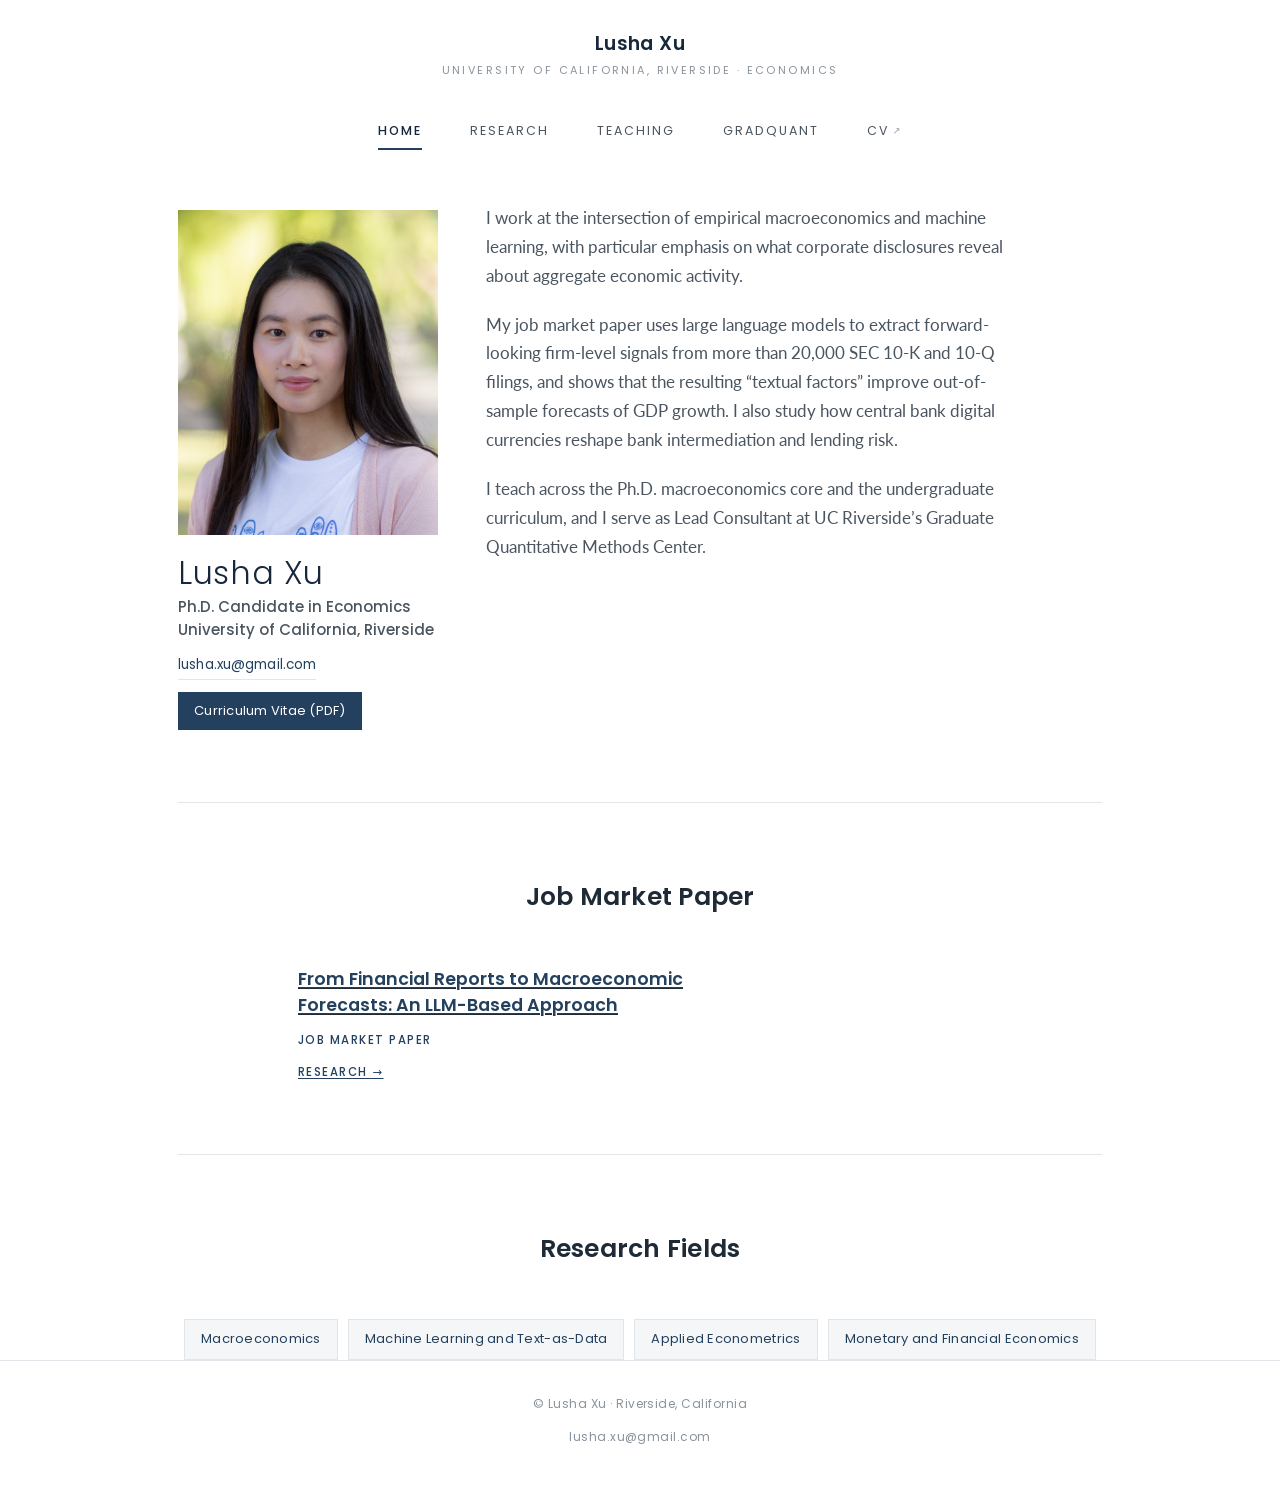
==== index.html @ 0d0f2818 "Post the job market paper and refresh the research page Add the October 2026 draft of the job market" ====
<!DOCTYPE html>
<html lang="en">
<head>
<meta charset="UTF-8">
<meta name="viewport" content="width=device-width, initial-scale=1.0">
<title>Lusha Xu &mdash; Ph.D. Candidate in Economics, UC Riverside</title>
<meta name="description" content="Lusha Xu is a Ph.D. candidate in Economics at the University of California, Riverside, working on empirical macroeconomics, machine learning, and economic forecasting.">
<link rel="canonical" href="https://lushaxu.com/">
<meta property="og:type" content="profile">
<meta property="og:title" content="Lusha Xu &mdash; Ph.D. Candidate in Economics, UC Riverside">
<meta property="og:description" content="Lusha Xu is a Ph.D. candidate in Economics at the University of California, Riverside, working on empirical macroeconomics, machine learning, and economic forecasting.">
<meta property="og:url" content="https://lushaxu.com/">
<meta property="og:image" content="https://lushaxu.com/apple-touch-icon.png">
<meta name="twitter:card" content="summary">
<link rel="icon" href="favicon.svg" type="image/svg+xml">
<link rel="icon" href="favicon.ico" sizes="any">
<link rel="apple-touch-icon" href="apple-touch-icon.png">
<link rel="stylesheet" href="assets/style.css?v=15">
<script type="application/ld+json">
{
  "@context": "https://schema.org",
  "@type": "Person",
  "name": "Lusha Xu",
  "url": "https://lushaxu.com/",
  "email": "lusha.xu@gmail.com",
  "jobTitle": "Ph.D. Candidate in Economics",
  "affiliation": {
    "@type": "CollegeOrUniversity",
    "name": "University of California, Riverside",
    "department": "Department of Economics"
  },
  "knowsLanguage": ["Chinese", "English"],
  "knowsAbout": [
    "Macroeconomics",
    "Machine Learning and Text-as-Data",
    "Applied Econometrics",
    "Monetary and Financial Economics"
  ]
}
</script>
</head>
<body>

  <a class="skip-link" href="#main">Skip to content</a>

  <header class="masthead">
    <a class="wordmark" href="index.html">
      <span class="wordmark-inst">Lusha Xu</span>
      <span class="wordmark-dept">University of California, Riverside &middot; Economics</span>
    </a>
    <nav class="mainnav" aria-label="Primary">
      <a href="index.html" aria-current="page">Home</a>
      <a href="research.html">Research</a>
      <a href="teaching.html">Teaching</a>
      <a href="gradquant.html">GradQuant</a>
      <a href="CV.pdf" target="_blank" rel="noopener">CV<span class="ext" aria-hidden="true">&#8599;</span></a>
    </nav>
  </header>

  <main id="main" class="wrap">

    <section class="intro">
      <div class="intro-id">
        <img class="portrait" src="assets/lusha-xu.jpg" alt="Lusha Xu" width="800" height="1066">
        <h1 class="intro-name">Lusha Xu</h1>
        <p class="intro-role">Ph.D. Candidate in Economics<br>University of California, Riverside</p>
        <a class="intro-mail" href="mailto:lusha.xu@gmail.com">lusha.xu@gmail.com</a>
        <a class="intro-cv" href="CV.pdf" target="_blank" rel="noopener">Curriculum Vitae (PDF)</a>
      </div>
      <div class="intro-text">
        <p>
          I work at the intersection of empirical macroeconomics and machine learning, with
          particular emphasis on what corporate disclosures reveal about aggregate economic
          activity.
        </p>
        <p>
          My job market paper uses large language models to extract forward-looking firm-level signals
          from more than 20,000 SEC 10-K and 10-Q filings, and shows that the resulting
          &ldquo;textual factors&rdquo; improve out-of-sample forecasts of GDP growth. I also study how
          central bank digital currencies reshape bank intermediation and lending risk.
        </p>
        <p>
          I teach across the Ph.D. macroeconomics core and the undergraduate curriculum, and I serve as
          Lead Consultant at UC Riverside&rsquo;s Graduate Quantitative Methods Center.
        </p>
      </div>
    </section>

    <section class="block" id="jmp">
      <h2 class="block-title">Job Market Paper</h2>
      <article class="paper">
        <h3><a href="LLM_and_Macroforecasting_202610.pdf" target="_blank" rel="noopener">From Financial Reports to Macroeconomic Forecasts: An LLM-Based Approach</a></h3>
        <p class="meta">Job Market Paper</p>
        <p class="meta"><a href="research.html#papers">Research &rarr;</a></p>
      </article>
    </section>

    <section class="block" id="fields">
      <h2 class="block-title">Research Fields</h2>
      <ul class="interests">
        <li>Macroeconomics</li>
        <li>Machine Learning and Text-as-Data</li>
        <li>Applied Econometrics</li>
        <li>Monetary and Financial Economics</li>
      </ul>
    </section>

  </main>

  <footer class="site-foot">
    <span>&copy; Lusha Xu &middot; Riverside, California</span>
    <span class="line2">
      <a href="mailto:lusha.xu@gmail.com">lusha.xu@gmail.com</a>
    </span>
  </footer>

</body>
</html>
---- assets/style.css ----
@import url('https://fonts.googleapis.com/css2?family=Poppins:wght@300;400;500;600&family=Lato:ital,wght@0,300;0,400;0,700;1,400&display=swap');

/* ============================================================
   Tokens
   ============================================================ */
:root{
  --paper:     #FFFFFF;
  --paper-alt: #F5F6F7;
  --ink:       #4A5560;
  --ink-strong:#1E2A35;
  --ink-faint: #8A939C;
  --navy:      #23405E;
  --navy-deep: #17283C;
  --teal:      #2F5D50;
  --rule:      #E2E6EA;

  --wrap: 980px;

  --s1: 6px;  --s2: 12px; --s3: 20px;
  --s4: 32px; --s5: 48px; --s6: 72px; --s7: 104px;

  --display: 'Poppins', system-ui, -apple-system, sans-serif;
  --body:    'Lato', system-ui, -apple-system, sans-serif;
}

*{ box-sizing:border-box; }
html{ scroll-behavior:smooth; }

body{
  margin:0;
  background:var(--paper);
  color:var(--ink);
  font-family:var(--body);
  font-size:16px;
  line-height:1.75;
  -webkit-font-smoothing:antialiased;
  -moz-osx-font-smoothing:grayscale;
  text-rendering:optimizeLegibility;
}

h1,h2,h3,h4{
  font-family:var(--display);
  color:var(--ink-strong);
  margin:0;
  font-weight:500;
  text-wrap:balance;
}
p{ margin:0 0 var(--s3); text-wrap:pretty; }
p:last-child{ margin-bottom:0; }

a{ color:var(--navy); text-decoration-thickness:1px; text-underline-offset:2px; }
a:hover{ color:var(--teal); }

:focus-visible{ outline:2px solid var(--navy); outline-offset:3px; border-radius:2px; }

.skip-link{
  position:absolute; left:-9999px; top:0; z-index:90;
  background:var(--navy-deep); color:#fff;
  font-family:var(--display); font-size:13px; padding:10px 16px;
  text-decoration:none;
}
.skip-link:focus{ left:0; color:#fff; }

.wrap{ max-width:var(--wrap); margin:0 auto; padding:0 28px; }

/* ============================================================
   Masthead: centered wordmark over a centered nav
   ============================================================ */
.masthead{
  padding:var(--s4) 28px var(--s2);
  text-align:center;
}
.wordmark{
  display:inline-block;
  text-decoration:none;
  color:inherit;
  padding-bottom:var(--s2);
}
.wordmark-inst{
  display:block;
  font-family:var(--display);
  font-size:19px;
  font-weight:600;
  letter-spacing:0.02em;
  color:var(--navy-deep);
  line-height:1.25;
}
.wordmark-dept{
  display:block;
  font-family:var(--display);
  font-size:11px;
  font-weight:400;
  letter-spacing:0.22em;
  text-transform:uppercase;
  color:var(--ink-faint);
  margin-top:5px;
}

.mainnav{
  display:flex;
  justify-content:center;
  flex-wrap:wrap;
  gap:0 var(--s5);
  padding-top:var(--s3);
}
.mainnav a{
  position:relative;
  font-family:var(--display);
  font-size:12.5px;
  font-weight:400;
  letter-spacing:0.16em;
  text-transform:uppercase;
  color:var(--ink);
  text-decoration:none;
  padding:8px 0;
  transition:color .15s ease;
}
.mainnav a::after{
  content:"";
  position:absolute; left:0; right:0; bottom:0;
  height:1.5px; background:transparent;
  transition:background .15s ease;
}
.mainnav a:hover{ color:var(--navy); }
.mainnav a:hover::after{ background:var(--rule); }
.mainnav a[aria-current="page"]{ color:var(--navy-deep); font-weight:500; }
.mainnav a[aria-current="page"]::after{ background:var(--navy); }
.mainnav a .ext{ margin-left:4px; font-size:9.5px; vertical-align:1px; opacity:.55; }

/* ============================================================
   Hero band
   To use a photo instead of the gradient, drop the file at
   assets/banner.jpg and replace the background below with:
     linear-gradient(rgba(23,40,60,.55), rgba(23,40,60,.55)),
     url('banner.jpg') center/cover;
   ============================================================ */
.hero{
  margin-top:var(--s3);
  padding:var(--s7) 28px;
  text-align:center;
  color:#fff;
  background:linear-gradient(135deg, var(--navy-deep) 0%, var(--navy) 45%, var(--teal) 100%);
}
.hero-inner{ max-width:var(--wrap); margin:0 auto; }
.hero-name{
  font-family:var(--display);
  font-weight:300;
  font-size:clamp(34px, 5.2vw, 52px);
  letter-spacing:0.03em;
  line-height:1.1;
  margin:0;
  color:#fff;
}
.hero-title{
  font-family:var(--display);
  font-weight:600;
  font-size:clamp(19px, 2.5vw, 27px);
  line-height:1.35;
  letter-spacing:0.01em;
  margin:var(--s3) auto 0;
  max-width:34ch;
  color:#fff;
}
.btn{
  display:inline-block;
  margin-top:var(--s4);
  font-family:var(--display);
  font-size:12px;
  font-weight:500;
  letter-spacing:0.16em;
  text-transform:uppercase;
  text-decoration:none;
  color:#fff;
  background:rgba(9,18,28,.72);
  border:1px solid rgba(255,255,255,.35);
  padding:13px 30px;
  transition:background .18s ease, border-color .18s ease;
}
.btn:hover{ background:#091420; border-color:#fff; color:#fff; }

.btn--ink{
  margin-top:var(--s3);
  background:var(--navy-deep);
  border-color:var(--navy-deep);
  padding:11px 24px;
  font-size:11.5px;
}
.btn--ink:hover{ background:var(--teal); border-color:var(--teal); color:#fff; }

/* slim variant for interior pages */
.hero--slim{ padding:var(--s6) 28px; }
.hero--slim .hero-name{
  font-size:clamp(28px, 4vw, 40px);
  font-weight:400;
  letter-spacing:0.06em;
  text-transform:uppercase;
}
.hero--slim .hero-sub{
  font-family:var(--body);
  font-style:italic;
  font-size:17px;
  line-height:1.5;
  margin:var(--s2) auto 0;
  max-width:56ch;
  color:rgba(255,255,255,.86);
}

/* ============================================================
   Blocks
   ============================================================ */
main{ padding-bottom:var(--s6); }

.block{
  padding-top:var(--s6);
  margin-top:var(--s6);
  border-top:1px solid var(--rule);
  scroll-margin-top:var(--s3);
}
.block:first-child{ border-top:none; margin-top:0; }

.block-title{
  font-family:var(--display);
  font-size:25px;
  font-weight:600;
  text-align:center;
  letter-spacing:0.01em;
  margin-bottom:var(--s5);
}
.block-title .sub{
  display:block;
  font-family:var(--body);
  font-style:italic;
  font-weight:400;
  font-size:16px;
  color:var(--ink-faint);
  margin-top:var(--s1);
  letter-spacing:0;
}

/* ---- intro: portrait beside bio ---- */
.intro{
  padding-top:var(--s5);
  display:grid;
  grid-template-columns:260px minmax(0,1fr);
  gap:var(--s5);
  align-items:start;
}
.portrait{
  display:block;
  width:100%;
  height:auto;
  aspect-ratio:4 / 5;
  object-fit:cover;
  object-position:center 18%;
  background:var(--paper-alt);
}
.intro-id{ min-width:0; }
.intro-id .portrait{ margin-bottom:var(--s3); }
.intro-name{
  font-family:var(--display);
  font-size:clamp(26px, 2.7vw, 32px);
  font-weight:300;
  letter-spacing:0.02em;
  line-height:1.1;
  color:var(--navy-deep);
}
.intro-mail{
  display:inline-block;
  margin-top:var(--s2);
  font-family:var(--display);
  font-size:13.5px;
  letter-spacing:0.01em;
  color:var(--navy);
  text-decoration:none;
  border-bottom:1px solid var(--rule);
  padding-bottom:2px;
  transition:color .15s ease, border-color .15s ease;
}
.intro-mail:hover{ color:var(--teal); border-bottom-color:var(--teal); }
.intro-cv{
  display:block;
  width:fit-content;
  margin-top:var(--s2);
  padding:8px 16px;
  font-family:var(--display);
  font-size:13px;
  letter-spacing:0.02em;
  color:#fff;
  background:var(--navy);
  text-decoration:none;
  transition:background .15s ease;
}
.intro-cv:hover{ background:var(--teal); color:#fff; }

.intro-role{
  margin:var(--s1) 0 0;
  font-family:var(--display);
  font-size:15px;
  font-weight:500;
  line-height:1.5;
  color:var(--ink);
}

/* pull the first line's leading out so its cap-height sits level with the
   top edge of the portrait, rather than the line box doing so */
.intro-text{ margin-top:-6px; max-width:60ch; }
.intro-text p{ font-size:16.5px; }
.intro-text strong{ color:var(--ink-strong); font-weight:700; }

/* ---- stat row ---- */
.stats{
  list-style:none;
  margin:0 auto var(--s5);
  padding:0;
  max-width:56ch;
  display:grid;
  grid-template-columns:repeat(auto-fit, minmax(180px, 1fr));
  gap:var(--s3);
}
.stats li{
  text-align:center;
  padding:var(--s3) var(--s2);
  background:var(--paper-alt);
  border:1px solid var(--rule);
}
.stats .n{
  display:block;
  font-family:var(--display);
  font-size:30px;
  font-weight:600;
  line-height:1.1;
  color:var(--navy-deep);
  font-variant-numeric:tabular-nums;
}
.stats .k{
  display:block;
  margin-top:6px;
  font-size:13px;
  line-height:1.4;
  color:var(--ink-faint);
}

/* ---- interests ---- */
.interests{
  list-style:none; margin:0; padding:0;
  display:flex; flex-wrap:wrap; justify-content:center; gap:10px;
}
.interests li{
  font-family:var(--display);
  font-size:13px;
  letter-spacing:0.02em;
  color:var(--navy);
  border:1px solid var(--rule);
  background:var(--paper-alt);
  padding:8px 16px;
}

/* ============================================================
   Papers
   ============================================================ */
.paper{ max-width:76ch; margin-inline:auto; }
.paper + .paper{ margin-top:var(--s5); padding-top:var(--s5); border-top:1px solid var(--rule); }
.paper h3{
  font-family:var(--display);
  font-size:17.5px;
  font-weight:600;
  line-height:1.45;
  color:var(--ink-strong);
  text-decoration:underline;
  text-decoration-thickness:1px;
  text-underline-offset:3px;
}
.paper .coauthors{
  font-style:italic;
  font-weight:400;
  color:var(--ink);
}
.paper .meta{
  font-family:var(--display);
  font-size:11.5px;
  font-weight:500;
  letter-spacing:0.13em;
  text-transform:uppercase;
  color:var(--navy);
  margin:var(--s2) 0 0;
}
.paper .abstract{
  margin:var(--s2) 0 0;
  text-align:justify;
  hyphens:auto;
  font-size:15.5px;
  line-height:1.72;
}
.paper .abstract .lab{ font-weight:700; color:var(--ink-strong); }

/* ============================================================
   Courses and talks
   ============================================================ */
.course-group{ max-width:76ch; margin-inline:auto; }
.course-group + .course-group{ margin-top:var(--s5); }
.course-group h4{
  font-family:var(--display);
  font-size:11.5px;
  font-weight:500;
  letter-spacing:0.15em;
  text-transform:uppercase;
  color:var(--navy);
  margin-bottom:var(--s2);
  text-align:center;
}
.course-sub{
  font-style:italic;
  font-size:15px;
  color:var(--ink-faint);
  margin:var(--s4) 0 2px;
}
.cons-desc{ margin:var(--s3) 0; }

ul.courses{ list-style:none; margin:0; padding:0; }
ul.courses li{
  display:flex;
  align-items:baseline;
  gap:var(--s3);
  padding:11px 0;
  border-bottom:1px solid var(--rule);
  font-size:15.5px;
}
ul.courses li:last-child{ border-bottom:none; }
ul.courses .code{
  flex:none;
  width:88px;
  font-family:var(--display);
  font-size:12.5px;
  font-weight:500;
  letter-spacing:0.04em;
  color:var(--navy);
}
ul.courses .title{ flex:1 1 auto; min-width:0; color:var(--ink-strong); }
ul.courses .term{
  flex:none;
  font-family:var(--display);
  font-size:12px;
  color:var(--ink-faint);
  text-align:right;
  font-variant-numeric:tabular-nums;
}

.award{
  display:block;
  width:fit-content;
  margin:calc(-1 * var(--s4)) auto var(--s5);
  font-family:var(--display);
  font-size:11.5px;
  font-weight:500;
  letter-spacing:0.13em;
  text-transform:uppercase;
  color:#fff;
  background:var(--ink-strong);
  padding:7px 15px;
}

.talks{ max-width:76ch; margin-inline:auto; }
.talks .row{ display:flex; gap:var(--s4); padding:13px 0; border-bottom:1px solid var(--rule); }
.talks .row:last-child{ border-bottom:none; }
.talks .yr{
  flex:none; width:56px;
  font-family:var(--display);
  font-size:13px;
  font-weight:500;
  color:var(--navy);
  font-variant-numeric:tabular-nums;
}
.talks .venues{ flex:1 1 auto; min-width:0; }
.talks .venues div + div{ margin-top:7px; }

/* ============================================================
   Student comment stickies
   ============================================================ */
.notes-head{
  font-family:var(--display);
  font-size:11.5px;
  font-weight:500;
  letter-spacing:0.15em;
  text-transform:uppercase;
  color:var(--navy);
  text-align:center;
  margin:var(--s6) 0 var(--s1);
}
.notes-note{
  font-style:italic;
  font-size:14px;
  color:var(--ink-faint);
  text-align:center;
  margin:0 auto var(--s4);
  max-width:52ch;
}

.notes{
  list-style:none;
  margin:0;
  padding:var(--s1) 0;
  display:grid;
  grid-template-columns:repeat(auto-fill, minmax(240px, 1fr));
  gap:var(--s4) var(--s3);
  align-items:start;
}

.note{
  margin:0;
  padding:var(--s3) var(--s3) calc(var(--s3) - 2px);
  background:var(--note-bg, var(--paper-alt));
  border:1px solid var(--rule);
  box-shadow:0 1px 2px rgba(30,42,53,.05), 0 6px 14px -8px rgba(30,42,53,.22);
  transition:transform .2s ease, box-shadow .2s ease;
}
.note blockquote{
  margin:0;
  font-size:14.5px;
  line-height:1.62;
  color:var(--ink-strong);
  text-wrap:pretty;
}
.note blockquote::before{
  content:"\201C";
  display:block;
  font-family:var(--display);
  font-size:30px;
  font-weight:600;
  line-height:.1;
  height:14px;
  color:var(--navy);
  opacity:.28;
}
.note figcaption{
  margin-top:var(--s2);
  padding-top:9px;
  border-top:1px solid rgba(30,42,53,.09);
  font-family:var(--display);
  font-size:10.5px;
  font-weight:500;
  letter-spacing:0.13em;
  text-transform:uppercase;
  color:var(--ink-faint);
}

/* tinted paper + a slight tilt, cycled every four notes */
.note:nth-child(4n+1){ --note-bg:#FBF7EC; transform:rotate(-0.7deg); }
.note:nth-child(4n+2){ --note-bg:#F1F5F3; transform:rotate(0.6deg);  }
.note:nth-child(4n+3){ --note-bg:#F3F5F8; transform:rotate(-0.4deg); }
.note:nth-child(4n){   --note-bg:#F9F4F1; transform:rotate(0.8deg);  }

.notes .note:hover{
  transform:rotate(0deg) translateY(-2px);
  box-shadow:0 1px 2px rgba(30,42,53,.06), 0 12px 22px -10px rgba(30,42,53,.28);
}

/* ============================================================
   Footer
   ============================================================ */
.site-foot{
  border-top:1px solid var(--rule);
  padding:var(--s4) 28px var(--s5);
  text-align:center;
  font-family:var(--display);
  font-size:12px;
  letter-spacing:0.04em;
  color:var(--ink-faint);
}
.site-foot a{ color:var(--ink-faint); text-decoration:none; margin:0 10px; }
.site-foot a:hover{ color:var(--navy); }
.site-foot .line2{ display:block; margin-top:var(--s2); }

/* ============================================================
   Responsive
   ============================================================ */
@media (max-width:820px){
  .hero{ padding:var(--s6) 24px; }
  .intro{ grid-template-columns:1fr; gap:var(--s4); }
  .intro-id{ text-align:center; }
  .intro-id .portrait, .intro-cv{ margin-inline:auto; }
  .portrait{ width:min(260px, 62vw); }
  .intro-name{ font-size:clamp(28px, 7vw, 34px); }
  .mainnav{ gap:0 var(--s4); }
}

@media (max-width:560px){
  :root{ --s6:52px; --s7:64px; }
  .mainnav{ gap:0 var(--s2); }
  .mainnav a{ font-size:11px; letter-spacing:0.08em; }
  .portrait{ width:min(200px, 52vw); }
  .paper .abstract{ text-align:left; }
  ul.courses li{ flex-wrap:wrap; gap:2px var(--s2); }
  ul.courses .code{ width:auto; }
  ul.courses .term{ width:100%; text-align:left; }
  .talks .row{ flex-direction:column; gap:4px; }
  .notes{ grid-template-columns:1fr; gap:var(--s3); }
  .note{ transform:none !important; }
}

/* ============================================================
   Print
   ============================================================ */
@media print{
  body{ background:#fff; font-size:11pt; color:#000; }
  .mainnav, .btn, .skip-link, .portrait{ display:none; }
  .hero{ background:none; color:#000; padding:0 0 12pt; }
  .hero-name, .hero-title{ color:#000; }
  .block{ break-inside:avoid; padding-top:14pt; margin-top:14pt; }
  .paper, ul.courses li, .note{ break-inside:avoid; }
  .notes{ display:block; }
  .note{ transform:none !important; box-shadow:none; background:none; border:none;
         border-left:2pt solid #000; padding:0 0 0 10pt; margin-bottom:10pt; }
  .note blockquote::before{ display:none; }
  a{ color:#000; text-decoration:none; }
}

@media (prefers-reduced-motion: reduce){
  html{ scroll-behavior:auto; }
  .mainnav a, .btn, .note{ transition:none; }
  .note{ transform:none !important; }
}
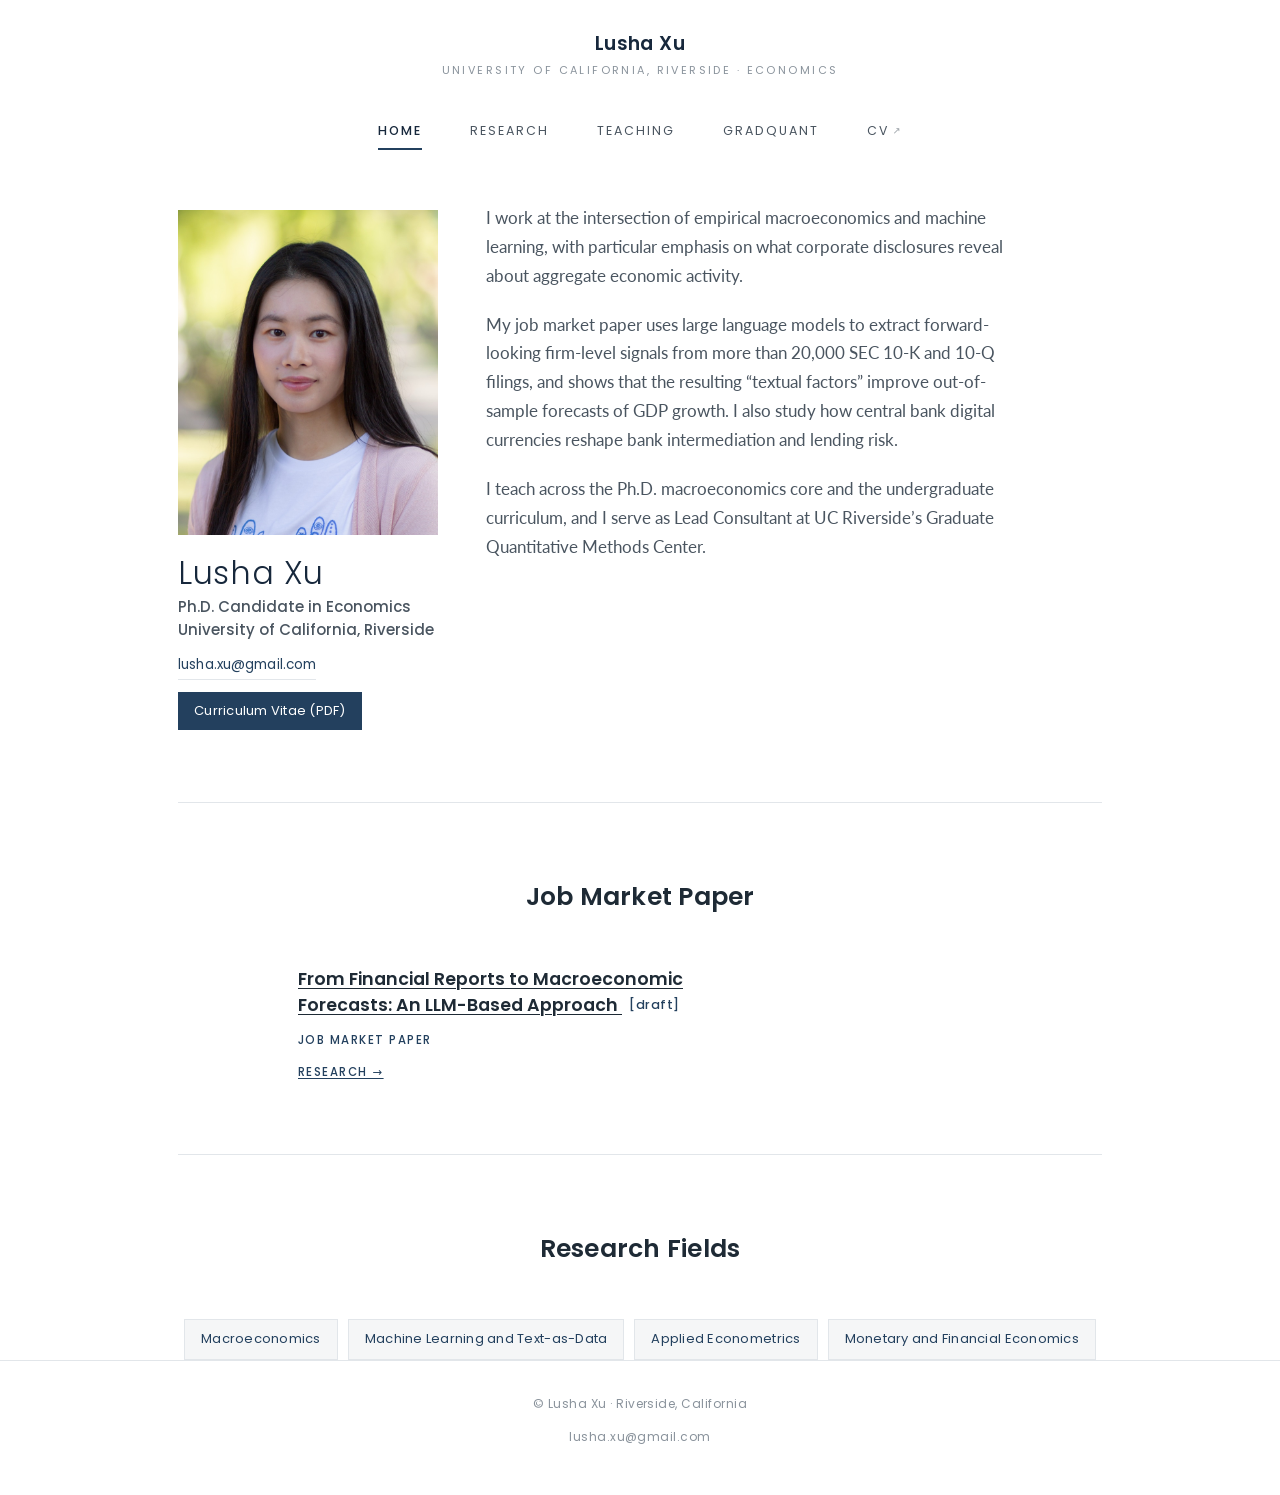
==== commit 41bb9959: "Set the research page the way the CV reads Replace the two centred sections with one numbered list u" ====
--- a/index.html
+++ b/index.html
@@ -15,7 +15,7 @@
 <link rel="icon" href="favicon.svg" type="image/svg+xml">
 <link rel="icon" href="favicon.ico" sizes="any">
 <link rel="apple-touch-icon" href="apple-touch-icon.png">
-<link rel="stylesheet" href="assets/style.css?v=15">
+<link rel="stylesheet" href="assets/style.css?v=17">
 <script type="application/ld+json">
 {
   "@context": "https://schema.org",
@@ -89,7 +89,7 @@
     <section class="block" id="jmp">
       <h2 class="block-title">Job Market Paper</h2>
       <article class="paper">
-        <h3><a href="LLM_and_Macroforecasting_202610.pdf" target="_blank" rel="noopener">From Financial Reports to Macroeconomic Forecasts: An LLM-Based Approach</a></h3>
+        <h3>From Financial Reports to Macroeconomic Forecasts: An LLM-Based Approach <a class="draft" href="LLM_and_Macroforecasting.pdf" target="_blank" rel="noopener">[draft]</a></h3>
         <p class="meta">Job Market Paper</p>
         <p class="meta"><a href="research.html#papers">Research &rarr;</a></p>
       </article>
--- a/assets/style.css
+++ b/assets/style.css
@@ -393,6 +393,46 @@
 }
 .paper .abstract .lab{ font-weight:700; color:var(--ink-strong); }
 
+/* Research list, set the way the CV reads: flush left, numbered, no ornament. */
+.papers{ max-width:76ch; margin-inline:auto; }
+.papers h3{
+  font-family:var(--body);
+  font-size:12px;
+  font-weight:700;
+  letter-spacing:0.14em;
+  text-transform:uppercase;
+  color:var(--ink-faint);
+  margin:var(--s5) 0 var(--s2);
+}
+.papers h3:first-child{ margin-top:0; }
+.entry{ display:flex; gap:10px; margin:0 0 var(--s3); }
+.entry .num{ flex:none; color:var(--ink-faint); }
+.entry .title{ margin:0; font-size:16px; line-height:1.55; }
+.entry .title strong{ font-weight:700; color:var(--ink-strong); }
+.entry .abstract{
+  margin:6px 0 0;
+  font-size:14px;
+  line-height:1.68;
+  text-align:justify;
+  hyphens:auto;
+}
+.entry .draft{ font-size:13px; color:var(--navy); text-decoration:none; }
+.entry .draft:hover{ color:var(--teal); text-decoration:underline; }
+
+/* Draft link beside a title. inline-block keeps the h3 underline off it. */
+.paper h3 .draft{
+  display:inline-block;
+  font-family:var(--display);
+  font-size:12.5px;
+  font-weight:500;
+  letter-spacing:0.04em;
+  color:var(--navy);
+  text-decoration:none;
+  margin-left:7px;
+  vertical-align:1.5px;
+}
+.paper h3 .draft:hover{ color:var(--teal); text-decoration:underline; }
+
 /* ============================================================
    Courses and talks
    ============================================================ */
@@ -588,7 +628,7 @@
   .mainnav{ gap:0 var(--s2); }
   .mainnav a{ font-size:11px; letter-spacing:0.08em; }
   .portrait{ width:min(200px, 52vw); }
-  .paper .abstract{ text-align:left; }
+  .paper .abstract, .entry .abstract{ text-align:left; }
   ul.courses li{ flex-wrap:wrap; gap:2px var(--s2); }
   ul.courses .code{ width:auto; }
   ul.courses .term{ width:100%; text-align:left; }
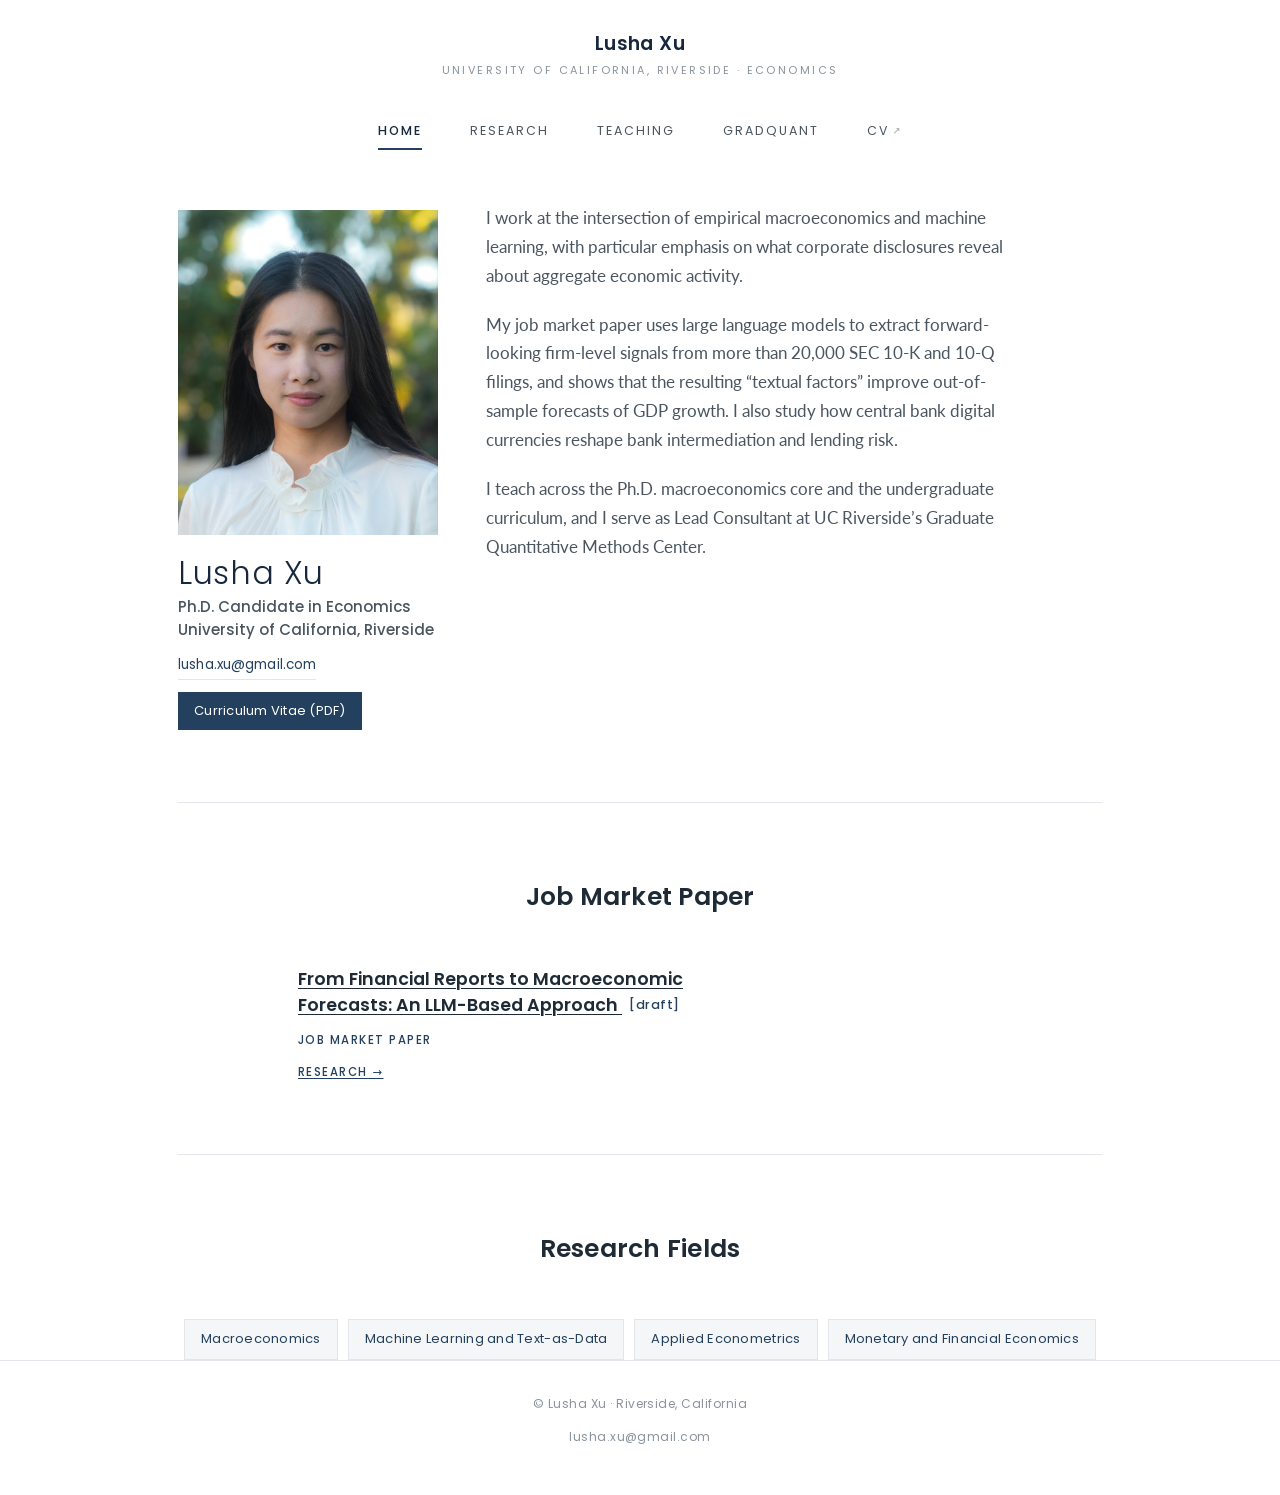
==== commit 2cfce0a1: "Replace the portrait New headshot, resized from 1333x2000 to 800x1200 (268KB to 138KB) — the portrai" ====
--- a/index.html
+++ b/index.html
@@ -61,7 +61,7 @@
 
     <section class="intro">
       <div class="intro-id">
-        <img class="portrait" src="assets/lusha-xu.jpg" alt="Lusha Xu" width="800" height="1066">
+        <img class="portrait" src="assets/lusha-xu.jpg?v=2" alt="Lusha Xu" width="800" height="1200">
         <h1 class="intro-name">Lusha Xu</h1>
         <p class="intro-role">Ph.D. Candidate in Economics<br>University of California, Riverside</p>
         <a class="intro-mail" href="mailto:lusha.xu@gmail.com">lusha.xu@gmail.com</a>
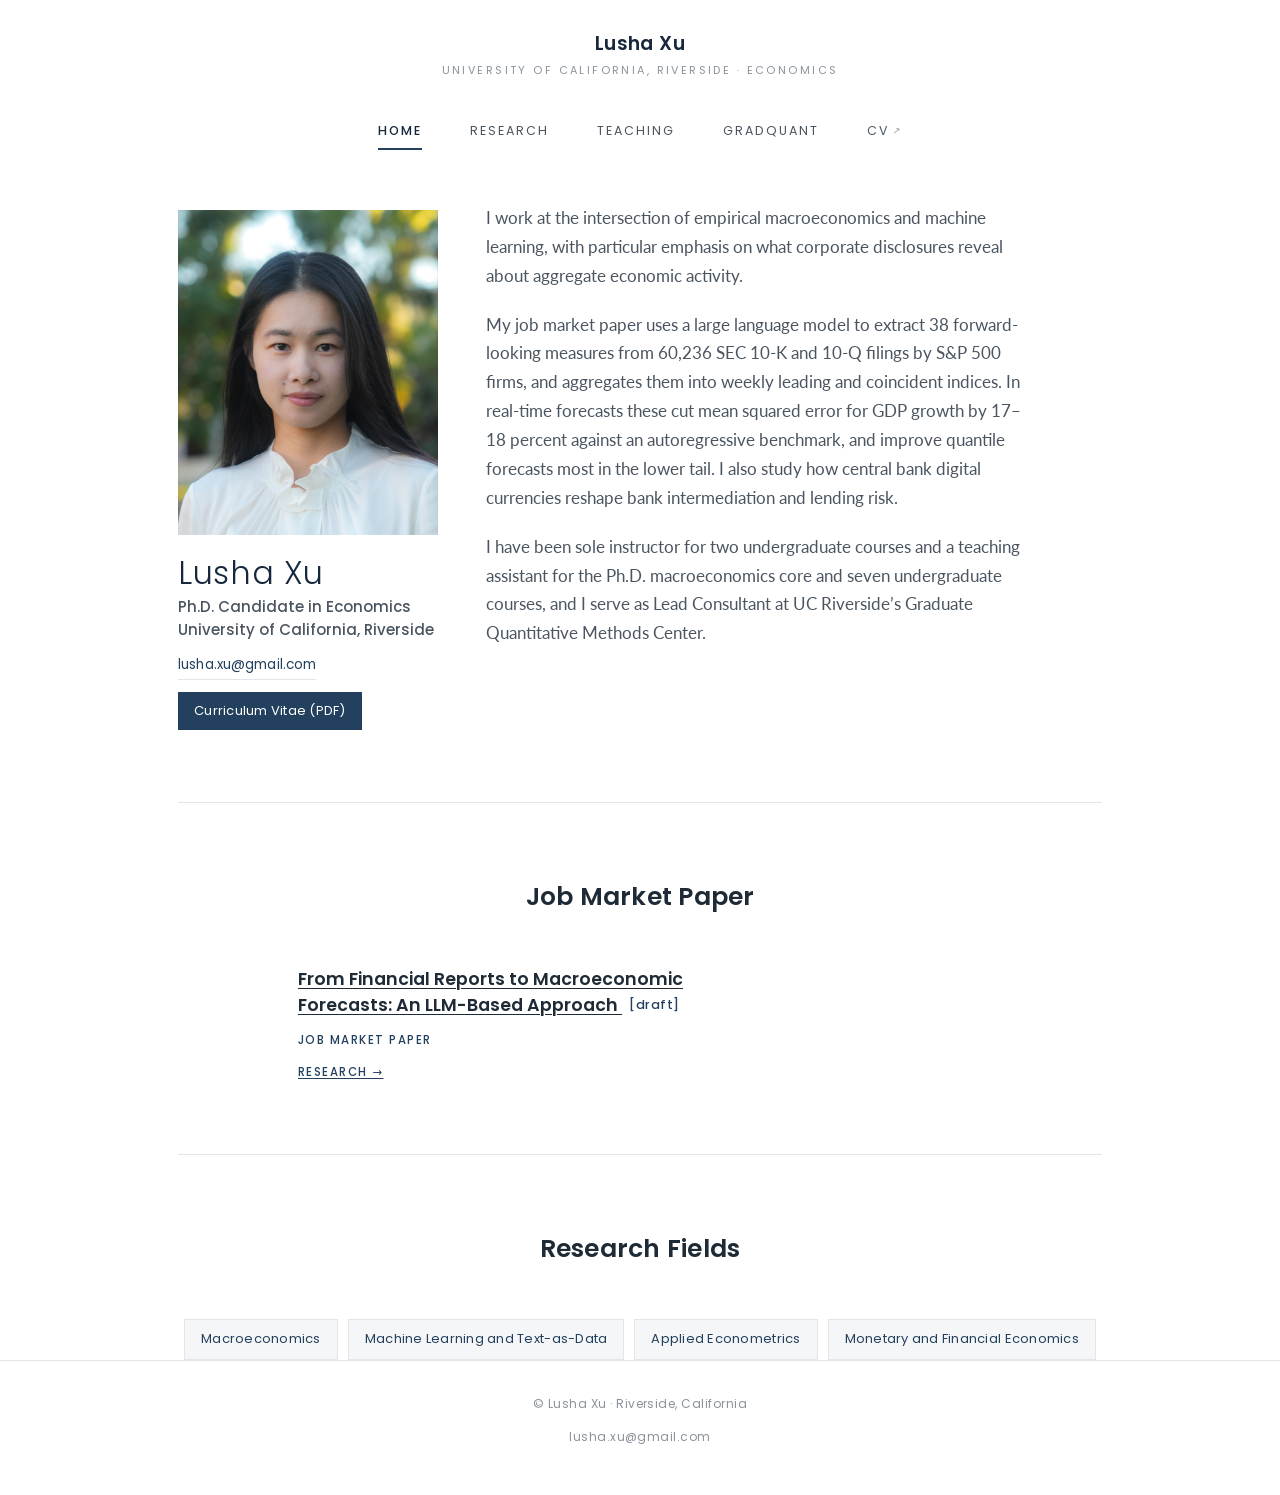
==== commit 7e2a41e7: "Update the home page intro Rewrite the job market paper sentence from the current abstract on the re" ====
--- a/index.html
+++ b/index.html
@@ -74,14 +74,17 @@
           activity.
         </p>
         <p>
-          My job market paper uses large language models to extract forward-looking firm-level signals
-          from more than 20,000 SEC 10-K and 10-Q filings, and shows that the resulting
-          &ldquo;textual factors&rdquo; improve out-of-sample forecasts of GDP growth. I also study how
-          central bank digital currencies reshape bank intermediation and lending risk.
+          My job market paper uses a large language model to extract 38 forward-looking measures
+          from 60,236 SEC 10-K and 10-Q filings by S&amp;P 500 firms, and aggregates them into weekly
+          leading and coincident indices. In real-time forecasts these cut mean squared error for
+          GDP growth by 17&ndash;18 percent against an autoregressive benchmark, and improve quantile
+          forecasts most in the lower tail. I also study how central bank digital currencies reshape
+          bank intermediation and lending risk.
         </p>
         <p>
-          I teach across the Ph.D. macroeconomics core and the undergraduate curriculum, and I serve as
-          Lead Consultant at UC Riverside&rsquo;s Graduate Quantitative Methods Center.
+          I have been sole instructor for two undergraduate courses and a teaching assistant for
+          the Ph.D. macroeconomics core and seven undergraduate courses, and I serve as Lead
+          Consultant at UC Riverside&rsquo;s Graduate Quantitative Methods Center.
         </p>
       </div>
     </section>
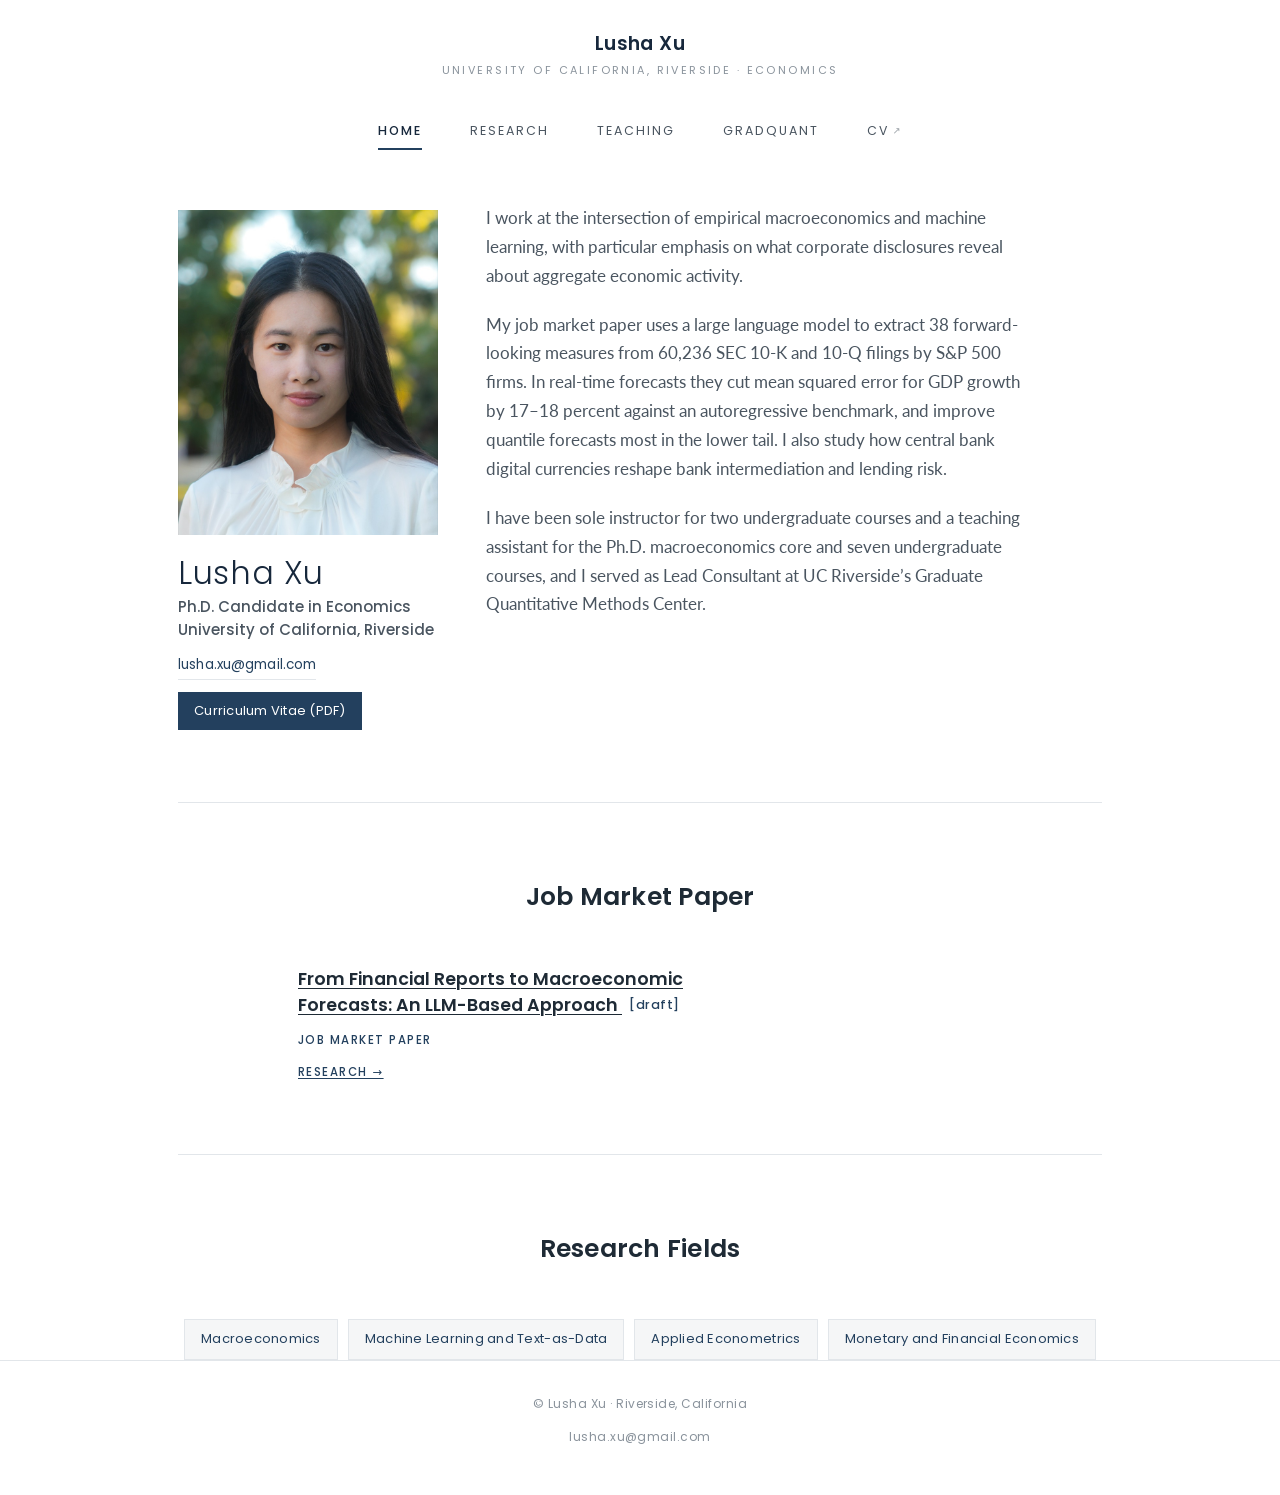
==== commit 26dd254b: "Put the GradQuant role in the past tense, trim the intro The Lead Consultant appointment has ended, " ====
--- a/index.html
+++ b/index.html
@@ -75,15 +75,14 @@
         </p>
         <p>
           My job market paper uses a large language model to extract 38 forward-looking measures
-          from 60,236 SEC 10-K and 10-Q filings by S&amp;P 500 firms, and aggregates them into weekly
-          leading and coincident indices. In real-time forecasts these cut mean squared error for
-          GDP growth by 17&ndash;18 percent against an autoregressive benchmark, and improve quantile
-          forecasts most in the lower tail. I also study how central bank digital currencies reshape
+          from 60,236 SEC 10-K and 10-Q filings by S&amp;P 500 firms. In real-time forecasts they cut
+          mean squared error for GDP growth by 17&ndash;18 percent against an autoregressive
+          benchmark, and improve quantile forecasts most in the lower tail. I also study how central bank digital currencies reshape
           bank intermediation and lending risk.
         </p>
         <p>
           I have been sole instructor for two undergraduate courses and a teaching assistant for
-          the Ph.D. macroeconomics core and seven undergraduate courses, and I serve as Lead
+          the Ph.D. macroeconomics core and seven undergraduate courses, and I served as Lead
           Consultant at UC Riverside&rsquo;s Graduate Quantitative Methods Center.
         </p>
       </div>
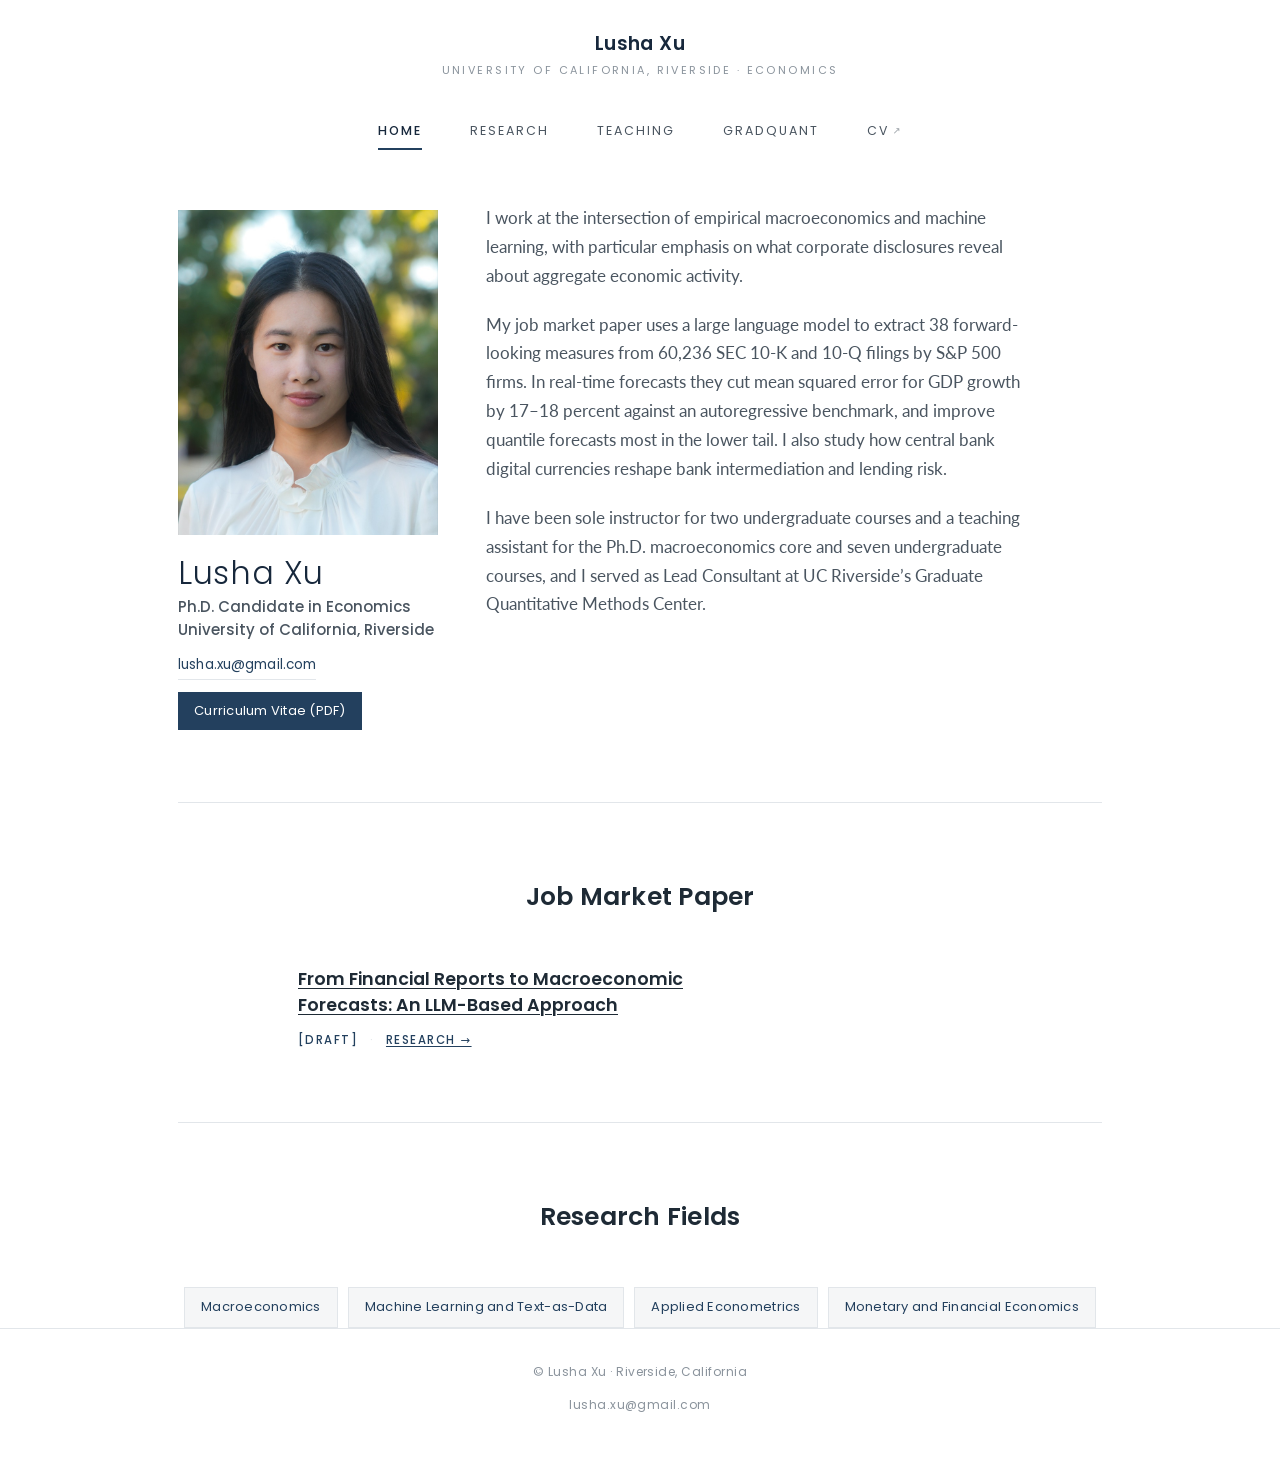
==== commit 9b5ae832: "Keep the job market paper title on one line The [draft] link sat inside the h3, taking the line to 7" ====
--- a/index.html
+++ b/index.html
@@ -15,7 +15,7 @@
 <link rel="icon" href="favicon.svg" type="image/svg+xml">
 <link rel="icon" href="favicon.ico" sizes="any">
 <link rel="apple-touch-icon" href="apple-touch-icon.png">
-<link rel="stylesheet" href="assets/style.css?v=17">
+<link rel="stylesheet" href="assets/style.css?v=18">
 <script type="application/ld+json">
 {
   "@context": "https://schema.org",
@@ -91,9 +91,12 @@
     <section class="block" id="jmp">
       <h2 class="block-title">Job Market Paper</h2>
       <article class="paper">
-        <h3>From Financial Reports to Macroeconomic Forecasts: An LLM-Based Approach <a class="draft" href="LLM_and_Macroforecasting.pdf" target="_blank" rel="noopener">[draft]</a></h3>
-        <p class="meta">Job Market Paper</p>
-        <p class="meta"><a href="research.html#papers">Research &rarr;</a></p>
+        <h3>From Financial Reports to Macroeconomic Forecasts: An LLM-Based Approach</h3>
+        <p class="meta">
+          <a class="draft" href="LLM_and_Macroforecasting.pdf" target="_blank" rel="noopener">[draft]</a>
+          <span class="sep" aria-hidden="true">&middot;</span>
+          <a href="research.html#papers">Research &rarr;</a>
+        </p>
       </article>
     </section>
 
--- a/assets/style.css
+++ b/assets/style.css
@@ -432,6 +432,11 @@
   vertical-align:1.5px;
 }
 .paper h3 .draft:hover{ color:var(--teal); text-decoration:underline; }
+
+/* draft link sitting on the meta line rather than beside the title */
+.paper .meta .draft{ color:var(--navy); text-decoration:none; }
+.paper .meta .draft:hover{ color:var(--teal); text-decoration:underline; }
+.paper .meta .sep{ margin:0 7px; color:var(--rule); }
 
 /* ============================================================
    Courses and talks
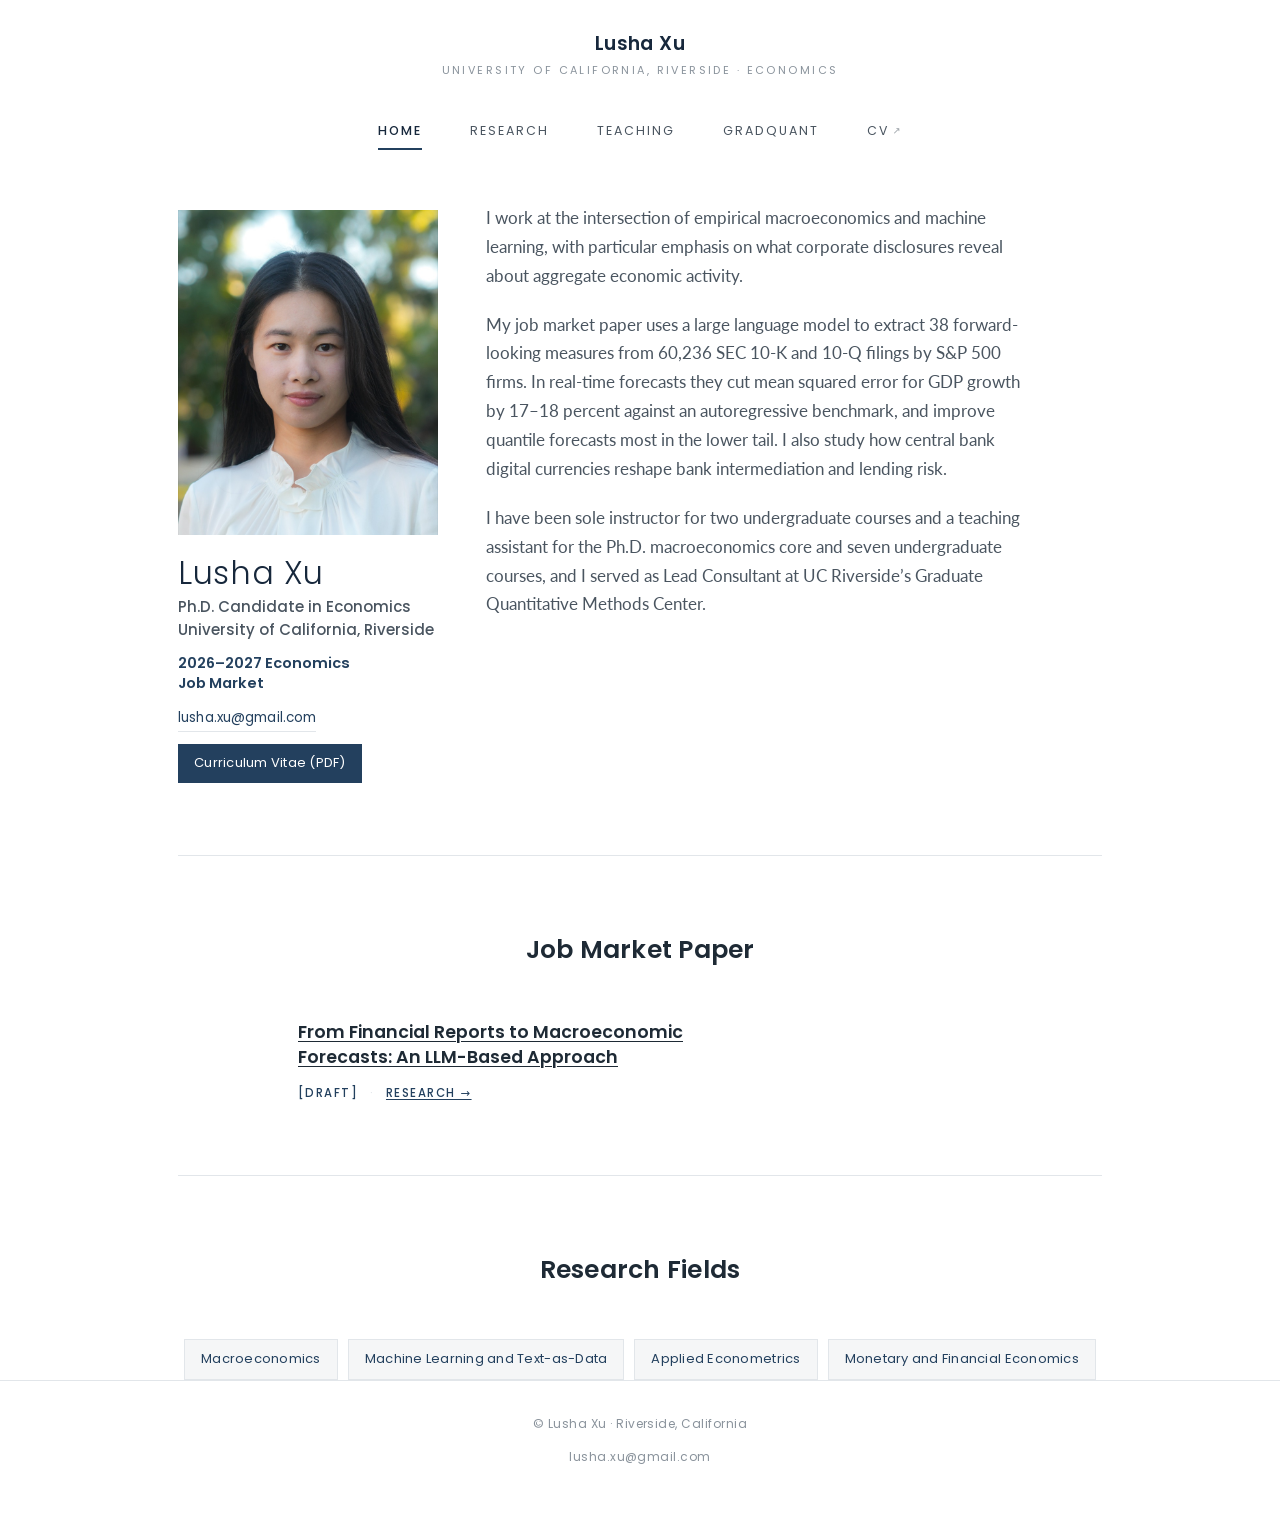
==== commit 84998734: "Add a job market line to the identity card "2026-2027 Economics Job Market" sits under the two role " ====
--- a/index.html
+++ b/index.html
@@ -15,7 +15,7 @@
 <link rel="icon" href="favicon.svg" type="image/svg+xml">
 <link rel="icon" href="favicon.ico" sizes="any">
 <link rel="apple-touch-icon" href="apple-touch-icon.png">
-<link rel="stylesheet" href="assets/style.css?v=18">
+<link rel="stylesheet" href="assets/style.css?v=19">
 <script type="application/ld+json">
 {
   "@context": "https://schema.org",
@@ -64,6 +64,7 @@
         <img class="portrait" src="assets/lusha-xu.jpg?v=2" alt="Lusha Xu" width="800" height="1200">
         <h1 class="intro-name">Lusha Xu</h1>
         <p class="intro-role">Ph.D. Candidate in Economics<br>University of California, Riverside</p>
+        <p class="intro-jm">2026&ndash;2027 Economics Job Market</p>
         <a class="intro-mail" href="mailto:lusha.xu@gmail.com">lusha.xu@gmail.com</a>
         <a class="intro-cv" href="CV.pdf" target="_blank" rel="noopener">Curriculum Vitae (PDF)</a>
       </div>
--- a/assets/style.css
+++ b/assets/style.css
@@ -299,6 +299,15 @@
   font-weight:500;
   line-height:1.5;
   color:var(--ink);
+}
+
+.intro-jm{
+  margin:var(--s2) 0 0;
+  font-family:var(--display);
+  font-size:14.5px;
+  font-weight:600;
+  line-height:1.4;
+  color:var(--navy);
 }
 
 /* pull the first line's leading out so its cap-height sits level with the
